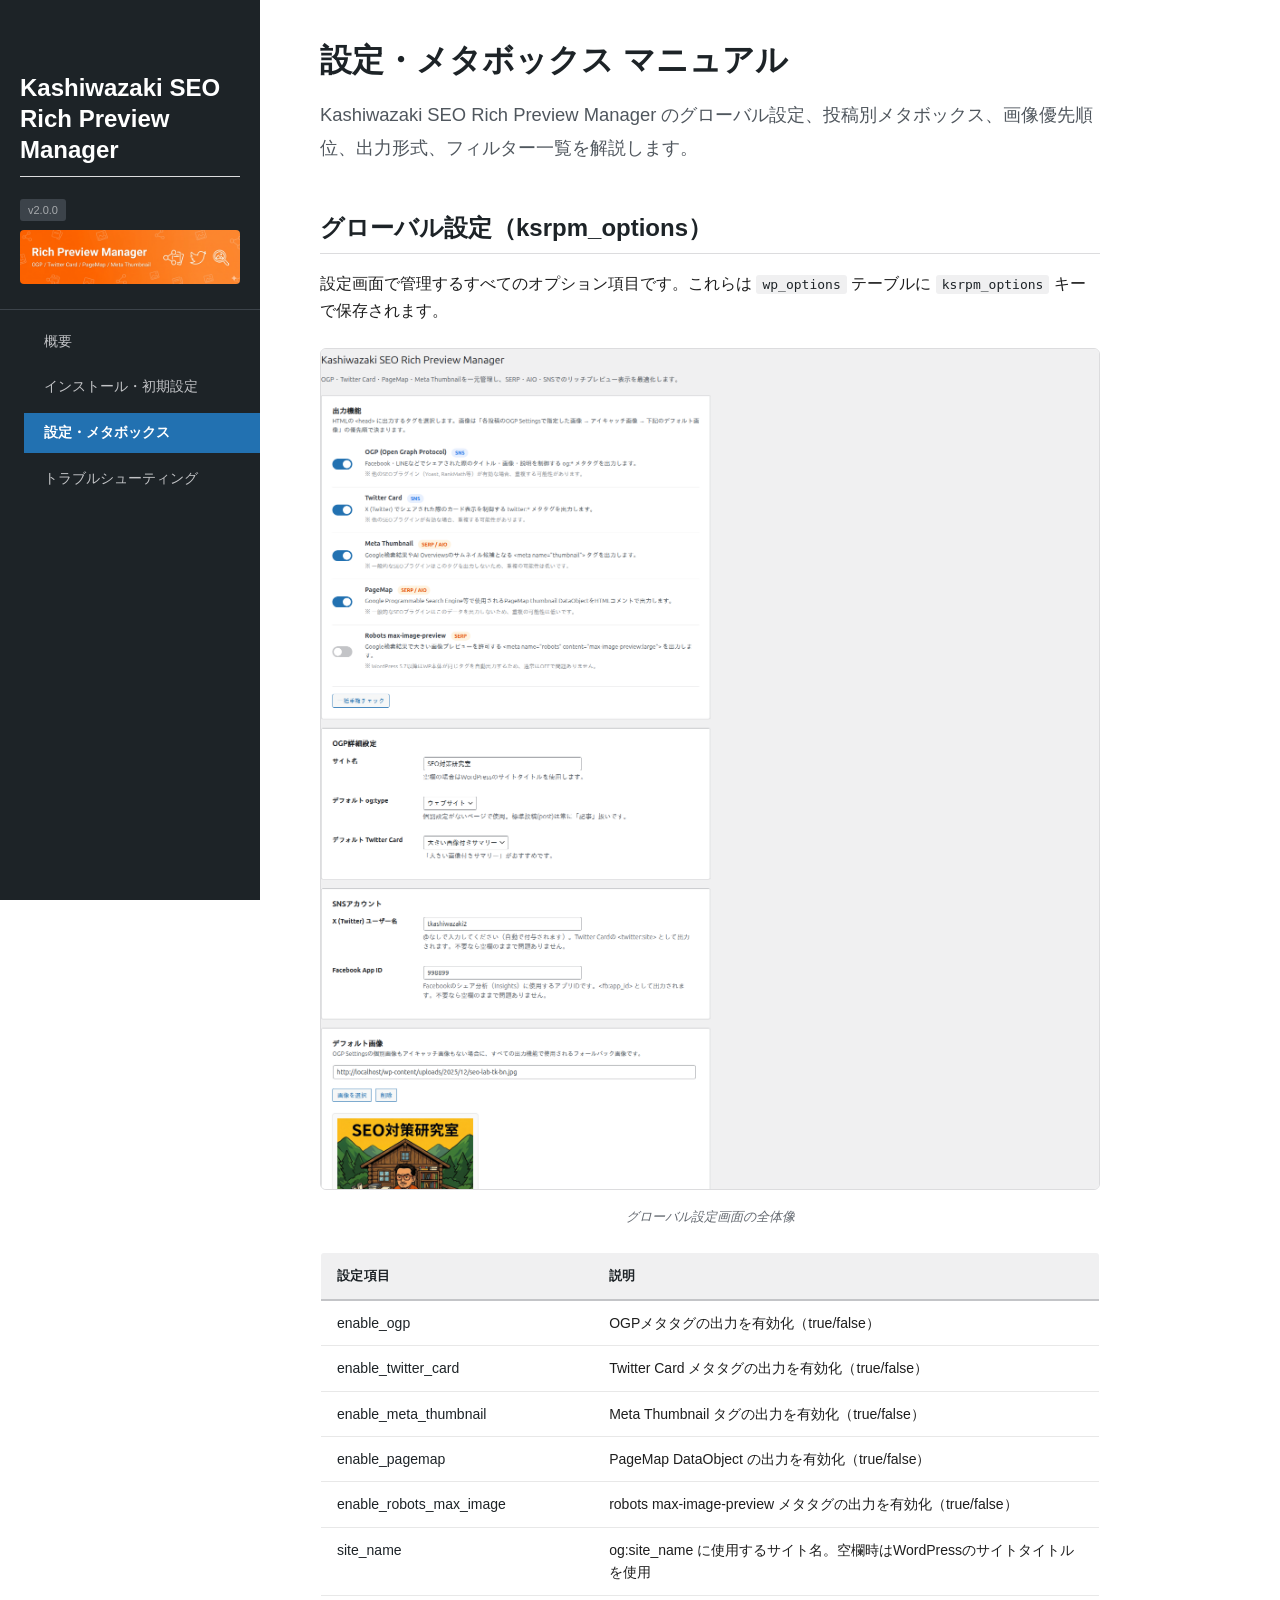
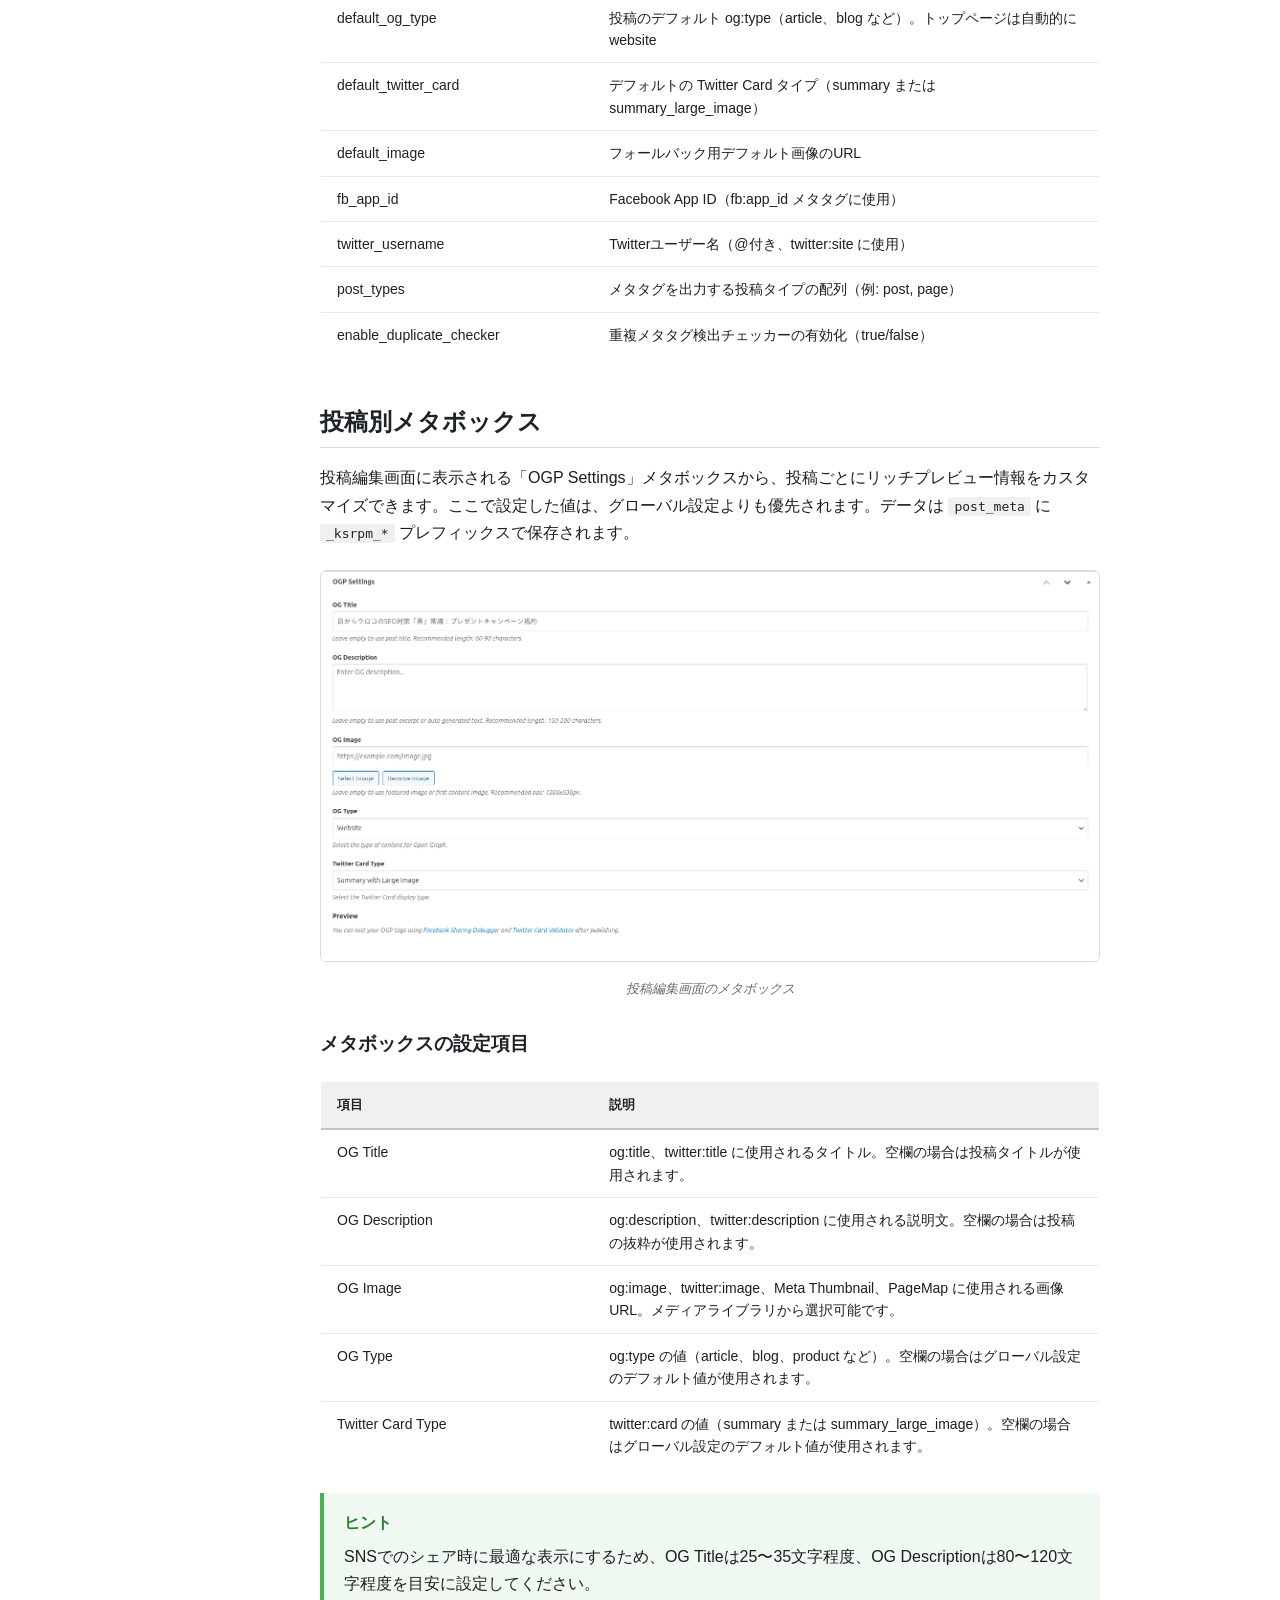
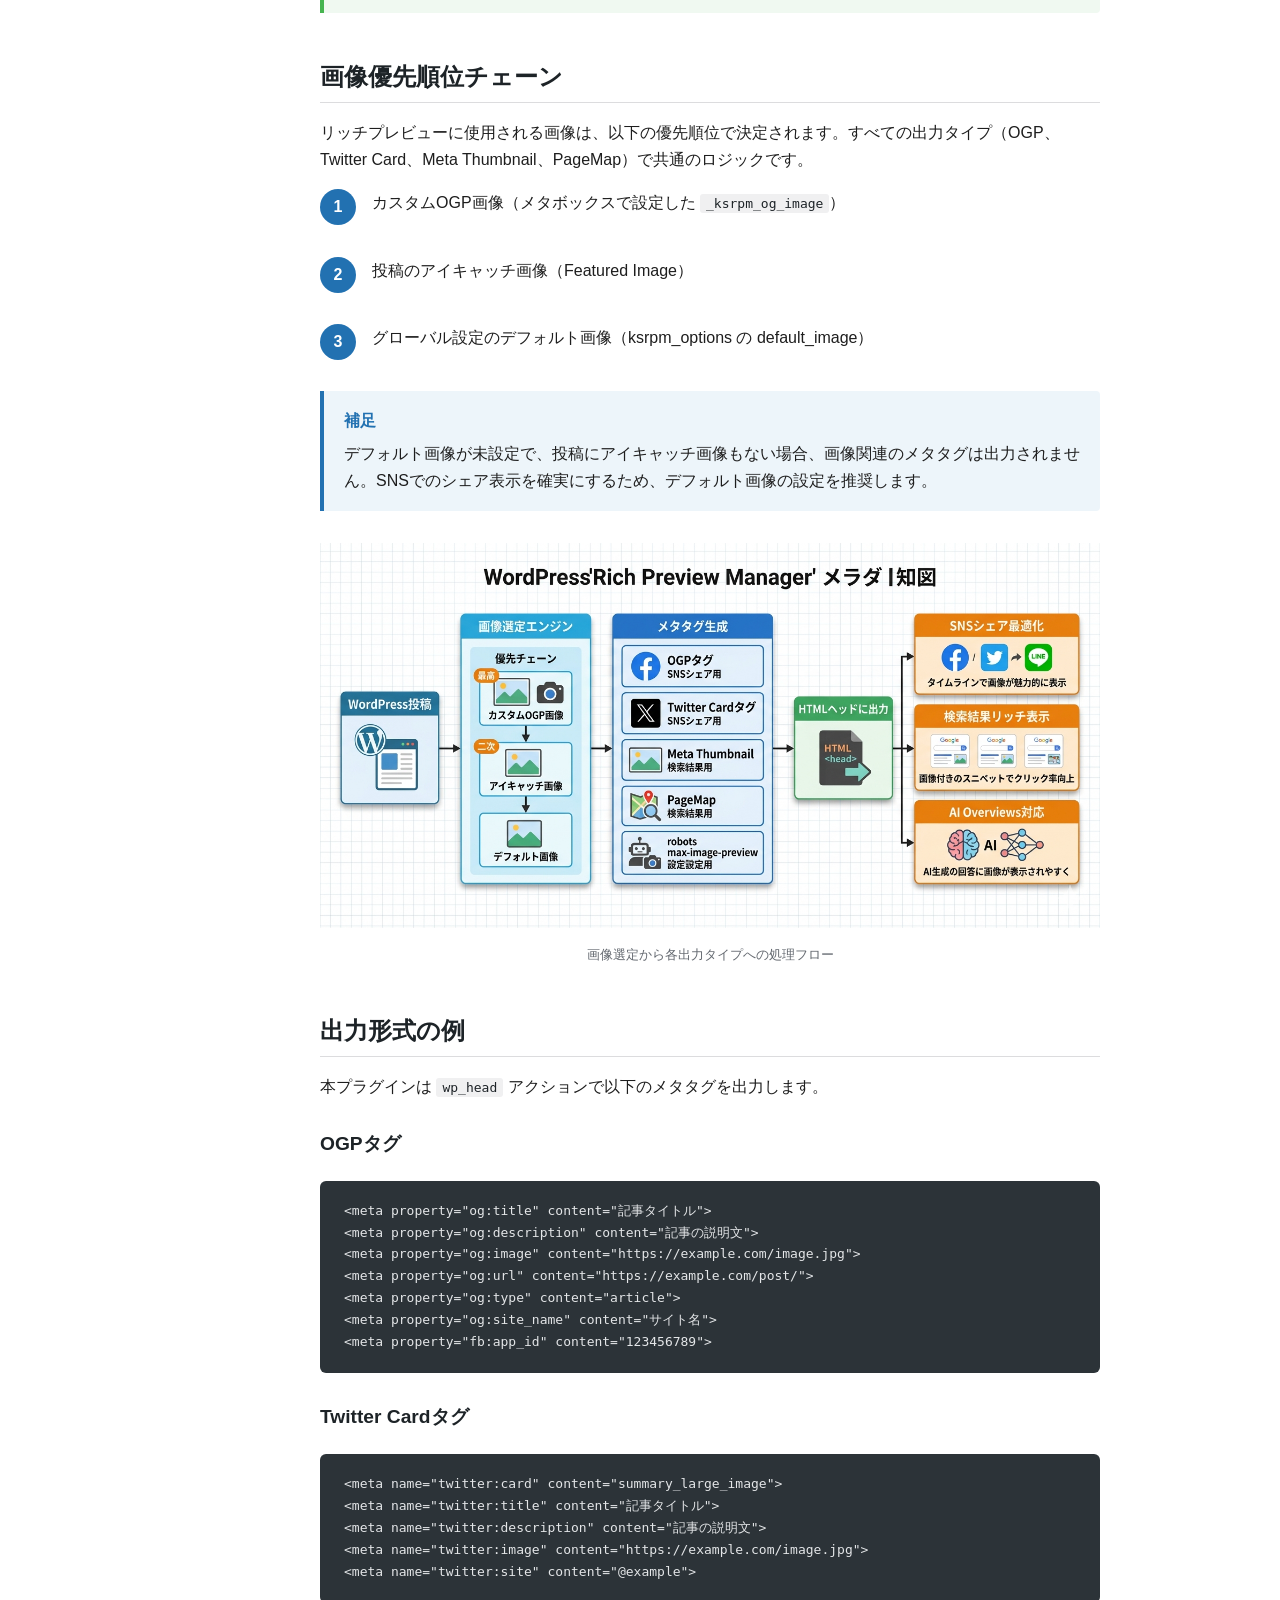
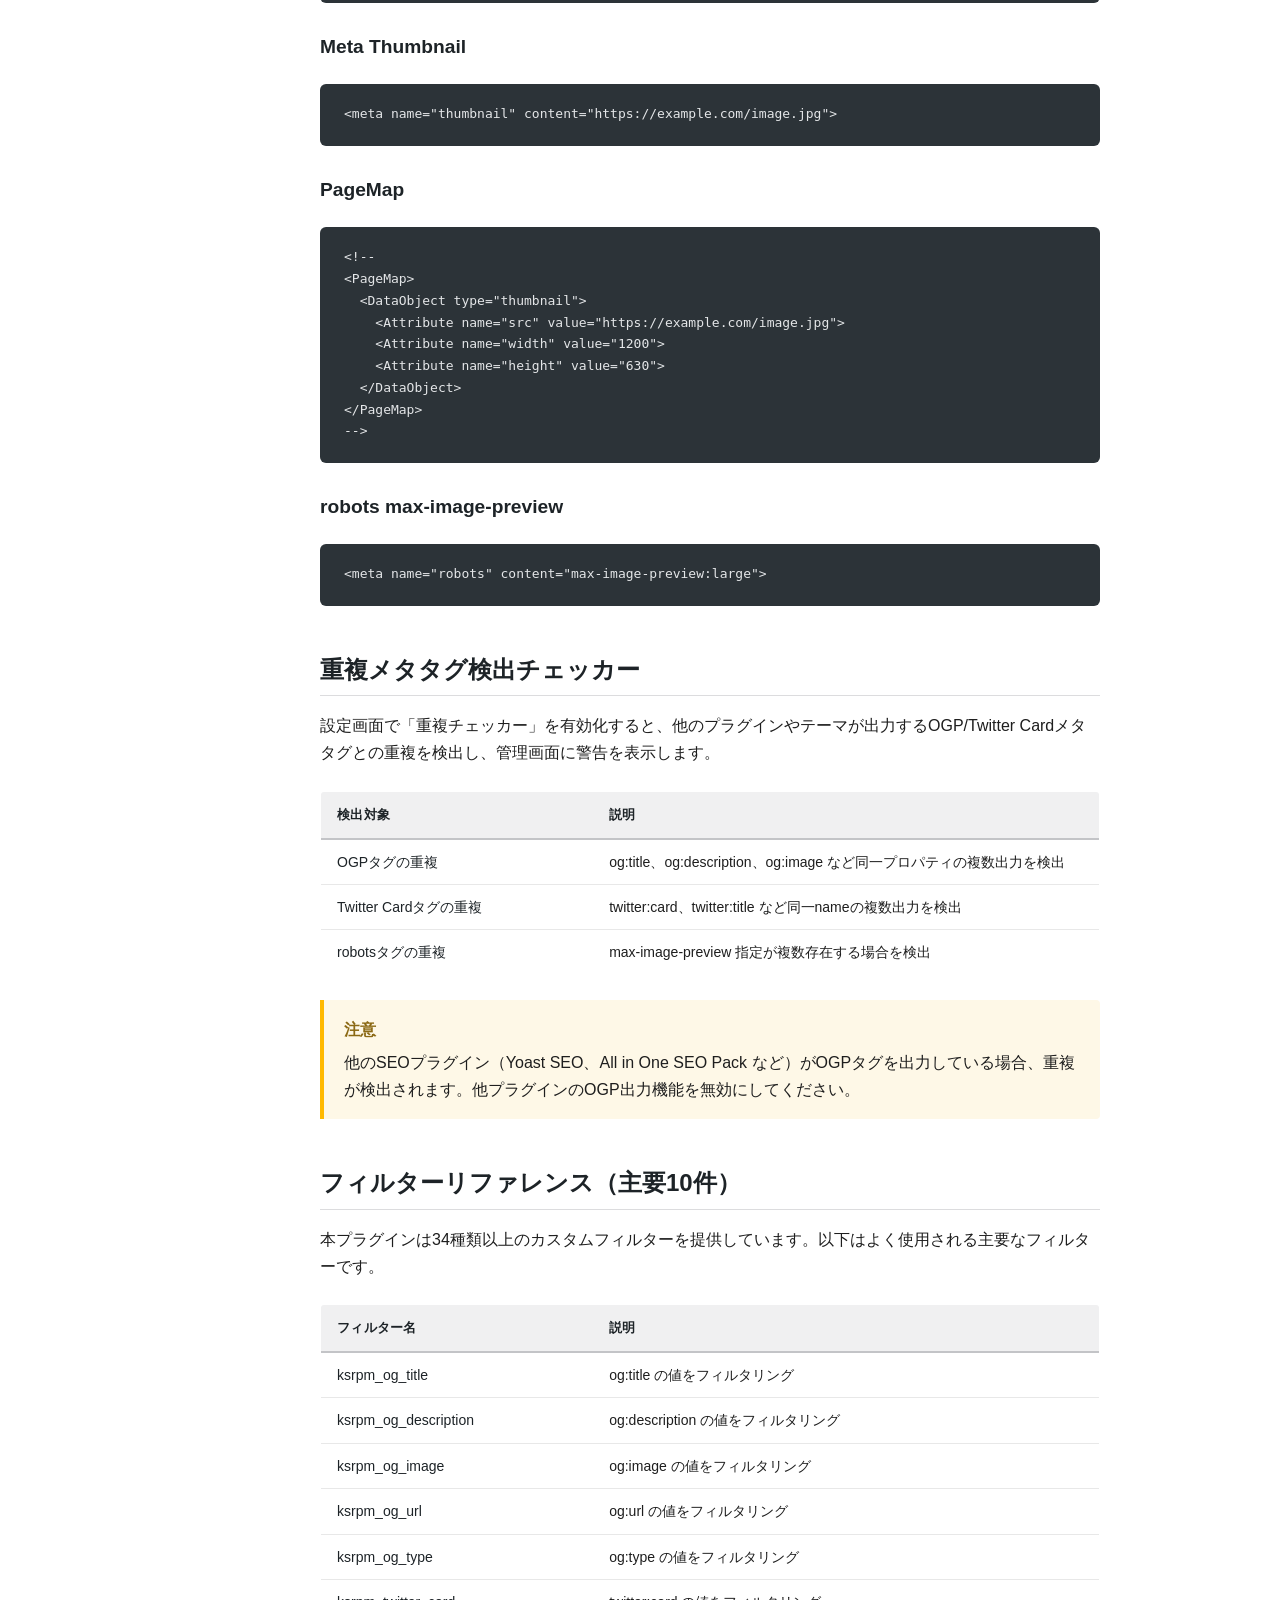
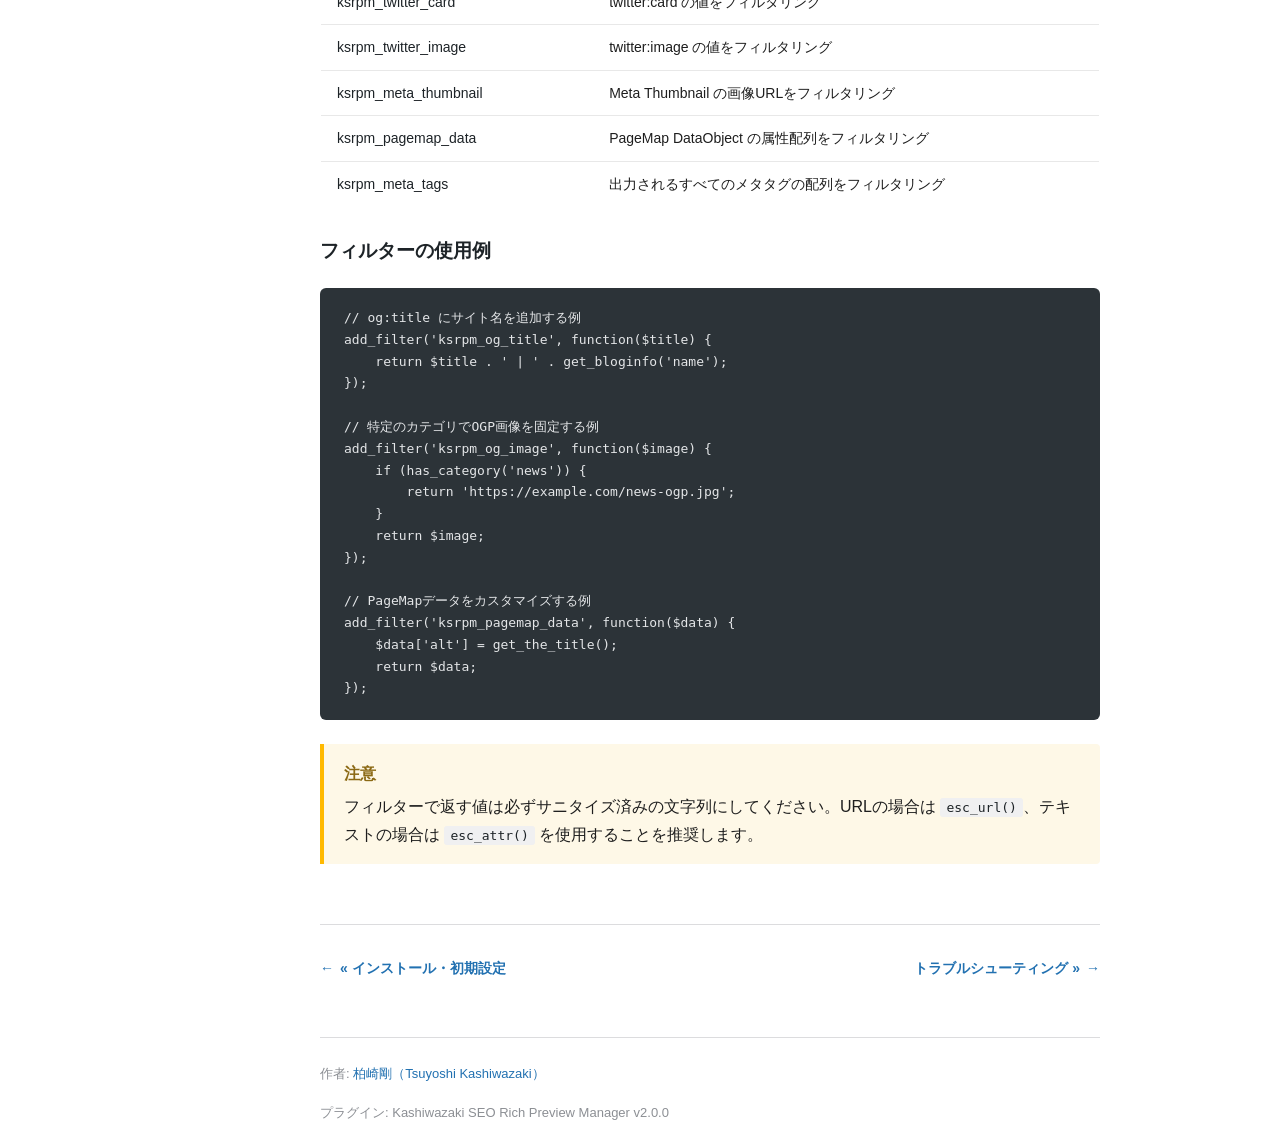
==== docs/settings-metabox.html @ 4e1d6f57 "Rename to Kashiwazaki SEO Rich Preview Manager v2.0.0 - Rename plugin from kashiwazaki-seo-ogp-manag" ====
<!DOCTYPE html>
<html lang="ja">
<head>
    <meta charset="UTF-8">
    <meta name="viewport" content="width=device-width, initial-scale=1.0">
    <title>設定・メタボックス - Kashiwazaki SEO Rich Preview Manager マニュアル</title>
    <link rel="stylesheet" href="css/style.css?v=1">
</head>
<body>
<button class="hamburger-btn" aria-label="メニュー">&#9776;</button>

<nav class="sidebar">
    <div class="sidebar-header">
        <h2 style="color:#fff;">Kashiwazaki SEO Rich Preview Manager</h2>
        <span class="version">v2.0.0</span>
        <img src="images/main-visual.png" alt="" style="width:100%;border-radius:4px;margin-top:8px;">
    </div>
    <ul>
        <li><a href="index.html">概要</a></li>
        <li><a href="setup.html">インストール・初期設定</a></li>
        <li class="active"><a href="settings-metabox.html">設定・メタボックス</a></li>
        <li><a href="troubleshooting.html">トラブルシューティング</a></li>
    </ul>
</nav>

<main class="content">
    <h1>設定・メタボックス マニュアル</h1>
    <p class="lead">Kashiwazaki SEO Rich Preview Manager のグローバル設定、投稿別メタボックス、画像優先順位、出力形式、フィルター一覧を解説します。</p>

    <h2>グローバル設定（ksrpm_options）</h2>

    <p>設定画面で管理するすべてのオプション項目です。これらは <code>wp_options</code> テーブルに <code>ksrpm_options</code> キーで保存されます。</p>

    <figure class="screenshot">
        <img src="images/screenshots/01-settings-page.png" alt="設定画面" class="lightbox-trigger">
        <figcaption>グローバル設定画面の全体像</figcaption>
    </figure>

    <table>
        <thead>
            <tr>
                <th style="width:35%;">設定項目</th>
                <th>説明</th>
            </tr>
        </thead>
        <tbody>
            <tr>
                <td>enable_ogp</td>
                <td>OGPメタタグの出力を有効化（true/false）</td>
            </tr>
            <tr>
                <td>enable_twitter_card</td>
                <td>Twitter Card メタタグの出力を有効化（true/false）</td>
            </tr>
            <tr>
                <td>enable_meta_thumbnail</td>
                <td>Meta Thumbnail タグの出力を有効化（true/false）</td>
            </tr>
            <tr>
                <td>enable_pagemap</td>
                <td>PageMap DataObject の出力を有効化（true/false）</td>
            </tr>
            <tr>
                <td>enable_robots_max_image</td>
                <td>robots max-image-preview メタタグの出力を有効化（true/false）</td>
            </tr>
            <tr>
                <td>site_name</td>
                <td>og:site_name に使用するサイト名。空欄時はWordPressのサイトタイトルを使用</td>
            </tr>
            <tr>
                <td>default_og_type</td>
                <td>投稿のデフォルト og:type（article、blog など）。トップページは自動的に website</td>
            </tr>
            <tr>
                <td>default_twitter_card</td>
                <td>デフォルトの Twitter Card タイプ（summary または summary_large_image）</td>
            </tr>
            <tr>
                <td>default_image</td>
                <td>フォールバック用デフォルト画像のURL</td>
            </tr>
            <tr>
                <td>fb_app_id</td>
                <td>Facebook App ID（fb:app_id メタタグに使用）</td>
            </tr>
            <tr>
                <td>twitter_username</td>
                <td>Twitterユーザー名（@付き、twitter:site に使用）</td>
            </tr>
            <tr>
                <td>post_types</td>
                <td>メタタグを出力する投稿タイプの配列（例: post, page）</td>
            </tr>
            <tr>
                <td>enable_duplicate_checker</td>
                <td>重複メタタグ検出チェッカーの有効化（true/false）</td>
            </tr>
        </tbody>
    </table>

    <h2>投稿別メタボックス</h2>

    <p>投稿編集画面に表示される「OGP Settings」メタボックスから、投稿ごとにリッチプレビュー情報をカスタマイズできます。ここで設定した値は、グローバル設定よりも優先されます。データは <code>post_meta</code> に <code>_ksrpm_*</code> プレフィックスで保存されます。</p>

    <figure class="screenshot">
        <img src="images/screenshots/02-metabox.png" alt="メタボックス" class="lightbox-trigger">
        <figcaption>投稿編集画面のメタボックス</figcaption>
    </figure>

    <h3>メタボックスの設定項目</h3>

    <table>
        <thead>
            <tr>
                <th style="width:35%;">項目</th>
                <th>説明</th>
            </tr>
        </thead>
        <tbody>
            <tr>
                <td>OG Title</td>
                <td>og:title、twitter:title に使用されるタイトル。空欄の場合は投稿タイトルが使用されます。</td>
            </tr>
            <tr>
                <td>OG Description</td>
                <td>og:description、twitter:description に使用される説明文。空欄の場合は投稿の抜粋が使用されます。</td>
            </tr>
            <tr>
                <td>OG Image</td>
                <td>og:image、twitter:image、Meta Thumbnail、PageMap に使用される画像URL。メディアライブラリから選択可能です。</td>
            </tr>
            <tr>
                <td>OG Type</td>
                <td>og:type の値（article、blog、product など）。空欄の場合はグローバル設定のデフォルト値が使用されます。</td>
            </tr>
            <tr>
                <td>Twitter Card Type</td>
                <td>twitter:card の値（summary または summary_large_image）。空欄の場合はグローバル設定のデフォルト値が使用されます。</td>
            </tr>
        </tbody>
    </table>

    <div class="callout callout-tip">
        <div class="callout-title">ヒント</div>
        <p>SNSでのシェア時に最適な表示にするため、OG Titleは25〜35文字程度、OG Descriptionは80〜120文字程度を目安に設定してください。</p>
    </div>

    <h2>画像優先順位チェーン</h2>

    <p>リッチプレビューに使用される画像は、以下の優先順位で決定されます。すべての出力タイプ（OGP、Twitter Card、Meta Thumbnail、PageMap）で共通のロジックです。</p>

    <div class="step">
        <span class="step-number">1</span>
        <div class="step-body">
            <p>カスタムOGP画像（メタボックスで設定した <code>_ksrpm_og_image</code>）</p>
        </div>
    </div>

    <div class="step">
        <span class="step-number">2</span>
        <div class="step-body">
            <p>投稿のアイキャッチ画像（Featured Image）</p>
        </div>
    </div>

    <div class="step">
        <span class="step-number">3</span>
        <div class="step-body">
            <p>グローバル設定のデフォルト画像（ksrpm_options の default_image）</p>
        </div>
    </div>

    <div class="callout callout-note">
        <div class="callout-title">補足</div>
        <p>デフォルト画像が未設定で、投稿にアイキャッチ画像もない場合、画像関連のメタタグは出力されません。SNSでのシェア表示を確実にするため、デフォルト画像の設定を推奨します。</p>
    </div>

    <figure class="infographic">
        <img src="images/infographics/overview-flow.png" alt="画像優先順位と出力フロー">
        <figcaption>画像選定から各出力タイプへの処理フロー</figcaption>
    </figure>

    <h2>出力形式の例</h2>

    <p>本プラグインは <code>wp_head</code> アクションで以下のメタタグを出力します。</p>

    <h3>OGPタグ</h3>

    <pre><code>&lt;meta property="og:title" content="記事タイトル"&gt;
&lt;meta property="og:description" content="記事の説明文"&gt;
&lt;meta property="og:image" content="https://example.com/image.jpg"&gt;
&lt;meta property="og:url" content="https://example.com/post/"&gt;
&lt;meta property="og:type" content="article"&gt;
&lt;meta property="og:site_name" content="サイト名"&gt;
&lt;meta property="fb:app_id" content="123456789"&gt;</code></pre>

    <h3>Twitter Cardタグ</h3>

    <pre><code>&lt;meta name="twitter:card" content="summary_large_image"&gt;
&lt;meta name="twitter:title" content="記事タイトル"&gt;
&lt;meta name="twitter:description" content="記事の説明文"&gt;
&lt;meta name="twitter:image" content="https://example.com/image.jpg"&gt;
&lt;meta name="twitter:site" content="@example"&gt;</code></pre>

    <h3>Meta Thumbnail</h3>

    <pre><code>&lt;meta name="thumbnail" content="https://example.com/image.jpg"&gt;</code></pre>

    <h3>PageMap</h3>

    <pre><code>&lt;!--
&lt;PageMap&gt;
  &lt;DataObject type="thumbnail"&gt;
    &lt;Attribute name="src" value="https://example.com/image.jpg"&gt;
    &lt;Attribute name="width" value="1200"&gt;
    &lt;Attribute name="height" value="630"&gt;
  &lt;/DataObject&gt;
&lt;/PageMap&gt;
--&gt;</code></pre>

    <h3>robots max-image-preview</h3>

    <pre><code>&lt;meta name="robots" content="max-image-preview:large"&gt;</code></pre>

    <h2>重複メタタグ検出チェッカー</h2>

    <p>設定画面で「重複チェッカー」を有効化すると、他のプラグインやテーマが出力するOGP/Twitter Cardメタタグとの重複を検出し、管理画面に警告を表示します。</p>

    <table>
        <thead>
            <tr>
                <th style="width:35%;">検出対象</th>
                <th>説明</th>
            </tr>
        </thead>
        <tbody>
            <tr>
                <td>OGPタグの重複</td>
                <td>og:title、og:description、og:image など同一プロパティの複数出力を検出</td>
            </tr>
            <tr>
                <td>Twitter Cardタグの重複</td>
                <td>twitter:card、twitter:title など同一nameの複数出力を検出</td>
            </tr>
            <tr>
                <td>robotsタグの重複</td>
                <td>max-image-preview 指定が複数存在する場合を検出</td>
            </tr>
        </tbody>
    </table>

    <div class="callout callout-warning">
        <div class="callout-title">注意</div>
        <p>他のSEOプラグイン（Yoast SEO、All in One SEO Pack など）がOGPタグを出力している場合、重複が検出されます。他プラグインのOGP出力機能を無効にしてください。</p>
    </div>

    <h2>フィルターリファレンス（主要10件）</h2>

    <p>本プラグインは34種類以上のカスタムフィルターを提供しています。以下はよく使用される主要なフィルターです。</p>

    <table>
        <thead>
            <tr>
                <th style="width:35%;">フィルター名</th>
                <th>説明</th>
            </tr>
        </thead>
        <tbody>
            <tr>
                <td>ksrpm_og_title</td>
                <td>og:title の値をフィルタリング</td>
            </tr>
            <tr>
                <td>ksrpm_og_description</td>
                <td>og:description の値をフィルタリング</td>
            </tr>
            <tr>
                <td>ksrpm_og_image</td>
                <td>og:image の値をフィルタリング</td>
            </tr>
            <tr>
                <td>ksrpm_og_url</td>
                <td>og:url の値をフィルタリング</td>
            </tr>
            <tr>
                <td>ksrpm_og_type</td>
                <td>og:type の値をフィルタリング</td>
            </tr>
            <tr>
                <td>ksrpm_twitter_card</td>
                <td>twitter:card の値をフィルタリング</td>
            </tr>
            <tr>
                <td>ksrpm_twitter_image</td>
                <td>twitter:image の値をフィルタリング</td>
            </tr>
            <tr>
                <td>ksrpm_meta_thumbnail</td>
                <td>Meta Thumbnail の画像URLをフィルタリング</td>
            </tr>
            <tr>
                <td>ksrpm_pagemap_data</td>
                <td>PageMap DataObject の属性配列をフィルタリング</td>
            </tr>
            <tr>
                <td>ksrpm_meta_tags</td>
                <td>出力されるすべてのメタタグの配列をフィルタリング</td>
            </tr>
        </tbody>
    </table>

    <h3>フィルターの使用例</h3>

    <pre><code>// og:title にサイト名を追加する例
add_filter('ksrpm_og_title', function($title) {
    return $title . ' | ' . get_bloginfo('name');
});

// 特定のカテゴリでOGP画像を固定する例
add_filter('ksrpm_og_image', function($image) {
    if (has_category('news')) {
        return 'https://example.com/news-ogp.jpg';
    }
    return $image;
});

// PageMapデータをカスタマイズする例
add_filter('ksrpm_pagemap_data', function($data) {
    $data['alt'] = get_the_title();
    return $data;
});</code></pre>

    <div class="callout callout-warning">
        <div class="callout-title">注意</div>
        <p>フィルターで返す値は必ずサニタイズ済みの文字列にしてください。URLの場合は <code>esc_url()</code>、テキストの場合は <code>esc_attr()</code> を使用することを推奨します。</p>
    </div>

    <nav class="page-nav">
        <a href="setup.html" class="prev">&laquo; インストール・初期設定</a>
        <a href="troubleshooting.html" class="next">トラブルシューティング &raquo;</a>
    </nav>

    <footer class="manual-footer">
        <p>作者: <a href="https://www.tsuyoshikashiwazaki.jp/profile/" target="_blank" rel="noopener">柏崎剛（Tsuyoshi Kashiwazaki）</a></p>
        <p>プラグイン: Kashiwazaki SEO Rich Preview Manager v2.0.0</p>
    </footer>
</main>

<div class="lightbox"></div>
<script src="js/manual.js?v=1"></script>
</body>
</html>
---- docs/css/style.css ----
/* ========================================
   WordPress Plugin Manual - Common Stylesheet
   ======================================== */

/* ========================================
   1. Base / Reset
   ======================================== */

*,
*::before,
*::after {
    margin: 0;
    padding: 0;
    box-sizing: border-box;
}

html {
    font-size: 16px;
    scroll-behavior: smooth;
}

body {
    font-family: -apple-system, BlinkMacSystemFont, "Segoe UI", Roboto, Oxygen,
        Ubuntu, Cantarell, "Fira Sans", "Droid Sans", "Helvetica Neue", Arial,
        sans-serif;
    color: #1e1e1e;
    background: #fff;
    line-height: 1.7;
}

img {
    max-width: 100%;
    height: auto;
}

a {
    color: #2271b1;
    text-decoration: none;
}

a:hover {
    color: #135e96;
    text-decoration: underline;
}

/* ========================================
   2. Sidebar
   ======================================== */

.sidebar {
    position: fixed;
    top: 0;
    left: 0;
    width: 260px;
    height: 100vh;
    background: #1d2327;
    color: #fff;
    overflow-y: auto;
    z-index: 100;
    padding-bottom: 40px;
}

.sidebar-header {
    padding: 24px 20px 16px;
    border-bottom: 1px solid #3c434a;
}

.sidebar-header h1 {
    font-size: 15px;
    font-weight: 600;
    line-height: 1.4;
    color: #fff;
}

.sidebar-header .version {
    display: inline-block;
    margin-top: 6px;
    font-size: 11px;
    color: #a7aaad;
    background: #3c434a;
    padding: 2px 8px;
    border-radius: 3px;
}

.sidebar ul {
    list-style: none;
    padding: 12px 0;
}

.sidebar ul li a {
    display: block;
    padding: 8px 20px;
    color: #c3c4c7;
    font-size: 14px;
    transition: background 0.15s, color 0.15s;
}

.sidebar ul li a:hover {
    background: #2c3338;
    color: #fff;
    text-decoration: none;
}

.sidebar ul li.active a {
    background: #2271b1;
    color: #fff;
    font-weight: 600;
}

.sidebar ul li.section-label {
    padding: 18px 20px 4px;
    font-size: 11px;
    font-weight: 700;
    text-transform: uppercase;
    letter-spacing: 0.06em;
    color: #8c8f94;
}

/* ========================================
   3. Main Content
   ======================================== */

.content {
    margin-left: 260px;
    max-width: 900px;
    padding: 40px 60px;
}

/* ========================================
   4. Typography
   ======================================== */

h1, h2, h3, h4, h5, h6 {
    color: #1d2327;
    font-weight: 600;
    line-height: 1.3;
}

h1 {
    font-size: 2rem;
    margin-bottom: 16px;
}

h2 {
    font-size: 1.5rem;
    margin-top: 48px;
    margin-bottom: 16px;
    padding-bottom: 10px;
    border-bottom: 1px solid #dcdcde;
}

h3 {
    font-size: 1.2rem;
    margin-top: 32px;
    margin-bottom: 12px;
}

h4 {
    font-size: 1.05rem;
    margin-top: 24px;
    margin-bottom: 8px;
}

p {
    margin-bottom: 16px;
}

.lead {
    font-size: 1.15rem;
    color: #50575e;
    line-height: 1.8;
    margin-bottom: 24px;
}

/* ========================================
   5. Steps
   ======================================== */

.step {
    display: flex;
    gap: 16px;
    margin-bottom: 24px;
    align-items: flex-start;
}

.step-number {
    flex-shrink: 0;
    width: 36px;
    height: 36px;
    background: #2271b1;
    color: #fff;
    border-radius: 50%;
    display: flex;
    align-items: center;
    justify-content: center;
    font-size: 16px;
    font-weight: 700;
    line-height: 1;
}

.step-content {
    flex: 1;
    padding-top: 4px;
}

.step-content p:last-child {
    margin-bottom: 0;
}

/* ========================================
   6. Callout Boxes
   ======================================== */

.callout {
    padding: 16px 20px;
    margin: 24px 0;
    border-left: 4px solid;
    border-radius: 0 4px 4px 0;
}

.callout-title {
    font-weight: 700;
    margin-bottom: 6px;
}

.callout p:last-child {
    margin-bottom: 0;
}

.callout-tip {
    border-left-color: #46b450;
    background: #f0f9f1;
}

.callout-tip .callout-title {
    color: #2e7d32;
}

.callout-warning {
    border-left-color: #ffb900;
    background: #fef8e7;
}

.callout-warning .callout-title {
    color: #8b6914;
}

.callout-note {
    border-left-color: #2271b1;
    background: #edf5fa;
}

.callout-note .callout-title {
    color: #2271b1;
}

/* ========================================
   7. Screenshots
   ======================================== */

.screenshot {
    margin: 24px 0;
    text-align: center;
}

.screenshot img {
    max-width: 100%;
    border: 1px solid #dcdcde;
    border-radius: 6px;
    cursor: zoom-in;
}

.screenshot figcaption,
.screenshot .caption {
    font-size: 13px;
    color: #646970;
    margin-top: 8px;
    font-style: italic;
}

/* ========================================
   8. Infographic Images
   ======================================== */

.infographic {
    margin: 32px 0;
    text-align: center;
}

.infographic img {
    max-width: 100%;
    display: inline-block;
}

.infographic figcaption,
.infographic .caption {
    font-size: 13px;
    color: #646970;
    margin-top: 8px;
}

/* ========================================
   9. Feature Cards
   ======================================== */

.feature-cards {
    display: grid;
    grid-template-columns: repeat(3, 1fr);
    gap: 20px;
    margin: 24px 0;
}

.feature-card {
    background: #f6f7f7;
    border-radius: 6px;
    padding: 24px 20px;
    text-align: center;
}

.feature-card h4 {
    margin-top: 0;
    margin-bottom: 8px;
}

.feature-card p {
    font-size: 14px;
    color: #50575e;
    margin-bottom: 0;
}

.feature-card .icon {
    font-size: 28px;
    margin-bottom: 12px;
    display: block;
}

/* ========================================
   10. Tables (widefat style)
   ======================================== */

table,
table.widefat {
    width: 100%;
    border-collapse: collapse;
    margin: 24px 0;
    font-size: 14px;
    border: 1px solid #dcdcde;
    border-radius: 4px;
    overflow: hidden;
}

table thead th,
table.widefat thead th {
    background: #f0f0f1;
    text-align: left;
    padding: 12px 16px;
    font-weight: 600;
    font-size: 13px;
    color: #1d2327;
    border-bottom: 2px solid #c3c4c7;
    letter-spacing: 0.02em;
}

table tbody td,
table.widefat tbody td {
    padding: 11px 16px;
    border-bottom: 1px solid #e8e8e8;
    vertical-align: top;
    line-height: 1.6;
}

table tbody tr:hover,
table.widefat tbody tr:hover {
    background: #f6f7f7;
}

table tbody tr:last-child td,
table.widefat tbody tr:last-child td {
    border-bottom: none;
}

table tbody td:first-child {
    font-weight: 500;
    color: #1d2327;
}

/* ========================================
   11. HTTP Status Color Coding
   ======================================== */

.http-2xx {
    color: #00a32a;
    font-weight: 600;
}

.http-3xx {
    color: #2271b1;
    font-weight: 600;
}

.http-4xx {
    color: #dba617;
    font-weight: 600;
}

.http-5xx {
    color: #d63638;
    font-weight: 600;
}

/* ========================================
   12. Status Badges
   ======================================== */

.status-badge {
    display: inline-block;
    padding: 2px 10px;
    border-radius: 12px;
    font-size: 12px;
    font-weight: 600;
    line-height: 1.6;
    white-space: nowrap;
}

.status-ok {
    background: #edfaef;
    color: #00a32a;
}

.status-warning {
    background: #fef8e7;
    color: #996800;
}

.status-error {
    background: #fcf0f1;
    color: #d63638;
}

/* ========================================
   13. Lightbox Overlay
   ======================================== */

.lightbox {
    display: none;
    position: fixed;
    inset: 0;
    z-index: 9999;
    background: rgba(0, 0, 0, 0.85);
    align-items: center;
    justify-content: center;
    cursor: zoom-out;
}

.lightbox.active {
    display: flex;
}

.lightbox img {
    max-width: 90vw;
    max-height: 90vh;
    border-radius: 4px;
    box-shadow: 0 4px 30px rgba(0, 0, 0, 0.4);
}

.lightbox-close {
    position: absolute;
    top: 20px;
    right: 28px;
    background: none;
    border: none;
    color: #fff;
    font-size: 36px;
    cursor: pointer;
    line-height: 1;
    opacity: 0.8;
    transition: opacity 0.15s;
}

.lightbox-close:hover {
    opacity: 1;
}

/* ========================================
   14. Page Navigation
   ======================================== */

.page-nav {
    display: flex;
    justify-content: space-between;
    margin-top: 60px;
    padding-top: 24px;
    border-top: 1px solid #dcdcde;
}

.page-nav a {
    display: inline-flex;
    align-items: center;
    gap: 6px;
    font-size: 14px;
    font-weight: 600;
    color: #2271b1;
    padding: 8px 0;
}

.page-nav a:hover {
    color: #135e96;
    text-decoration: none;
}

.page-nav .prev::before {
    content: "\2190";
}

.page-nav .next::after {
    content: "\2192";
}

/* ========================================
   15. Manual Footer
   ======================================== */

.manual-footer {
    margin-top: 48px;
    padding: 24px 0 0;
    border-top: 1px solid #dcdcde;
    font-size: 13px;
    color: #8c8f94;
    line-height: 1.8;
}

.manual-footer a {
    color: #2271b1;
}

.manual-footer a:hover {
    color: #135e96;
}

/* ========================================
   16. Code Blocks
   ======================================== */

code {
    background: #f0f0f1;
    padding: 2px 6px;
    border-radius: 3px;
    font-size: 13px;
    font-family: Menlo, Consolas, "DejaVu Sans Mono", monospace;
    color: #1d2327;
}

pre {
    background: #2c3338;
    color: #e4e6e8;
    padding: 20px 24px;
    border-radius: 6px;
    overflow-x: auto;
    margin: 24px 0;
    font-size: 13px;
    line-height: 1.6;
}

pre code {
    background: none;
    padding: 0;
    border-radius: 0;
    color: inherit;
    font-size: inherit;
}

/* ========================================
   17. Lists
   ======================================== */

ul, ol {
    margin: 0 0 16px 24px;
}

li {
    margin-bottom: 6px;
}

/* ========================================
   18. Hamburger Menu Button
   ======================================== */

.hamburger-btn {
    display: none;
    position: fixed;
    top: 12px;
    left: 12px;
    z-index: 200;
    background: #1d2327;
    border: none;
    color: #fff;
    width: 40px;
    height: 40px;
    border-radius: 4px;
    cursor: pointer;
    font-size: 22px;
    align-items: center;
    justify-content: center;
    line-height: 1;
}

/* ========================================
   19. Responsive (max-width: 768px)
   ======================================== */

@media (max-width: 768px) {
    .sidebar {
        transform: translateX(-100%);
        transition: transform 0.25s ease;
    }

    .sidebar.open {
        transform: translateX(0);
    }

    .content {
        margin-left: 0;
        padding: 60px 20px 40px;
    }

    .hamburger-btn {
        display: flex;
    }

    .feature-cards {
        grid-template-columns: 1fr;
    }

    .page-nav {
        flex-direction: column;
        gap: 12px;
    }

    table.widefat {
        font-size: 13px;
    }

    table.widefat thead th,
    table.widefat tbody td {
        padding: 8px 10px;
    }

    h1 {
        font-size: 1.6rem;
    }

    h2 {
        font-size: 1.3rem;
    }
}
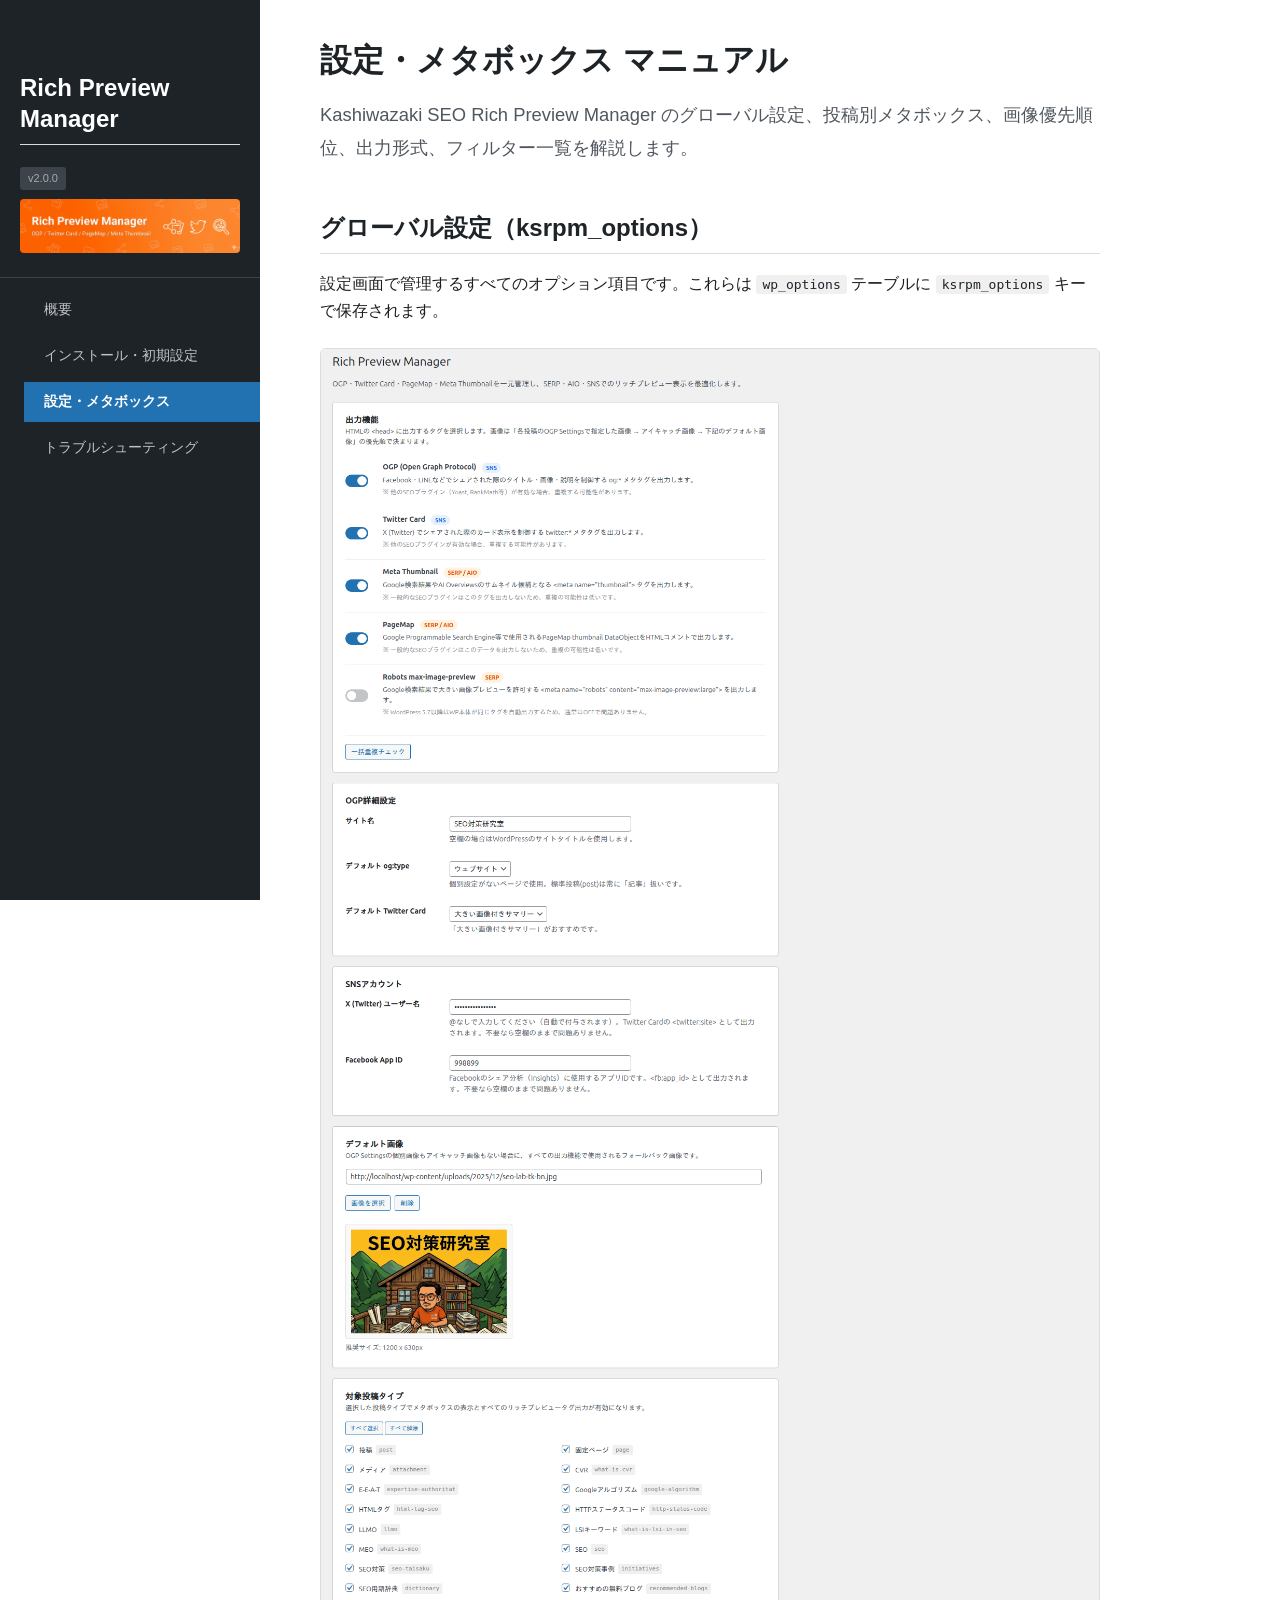
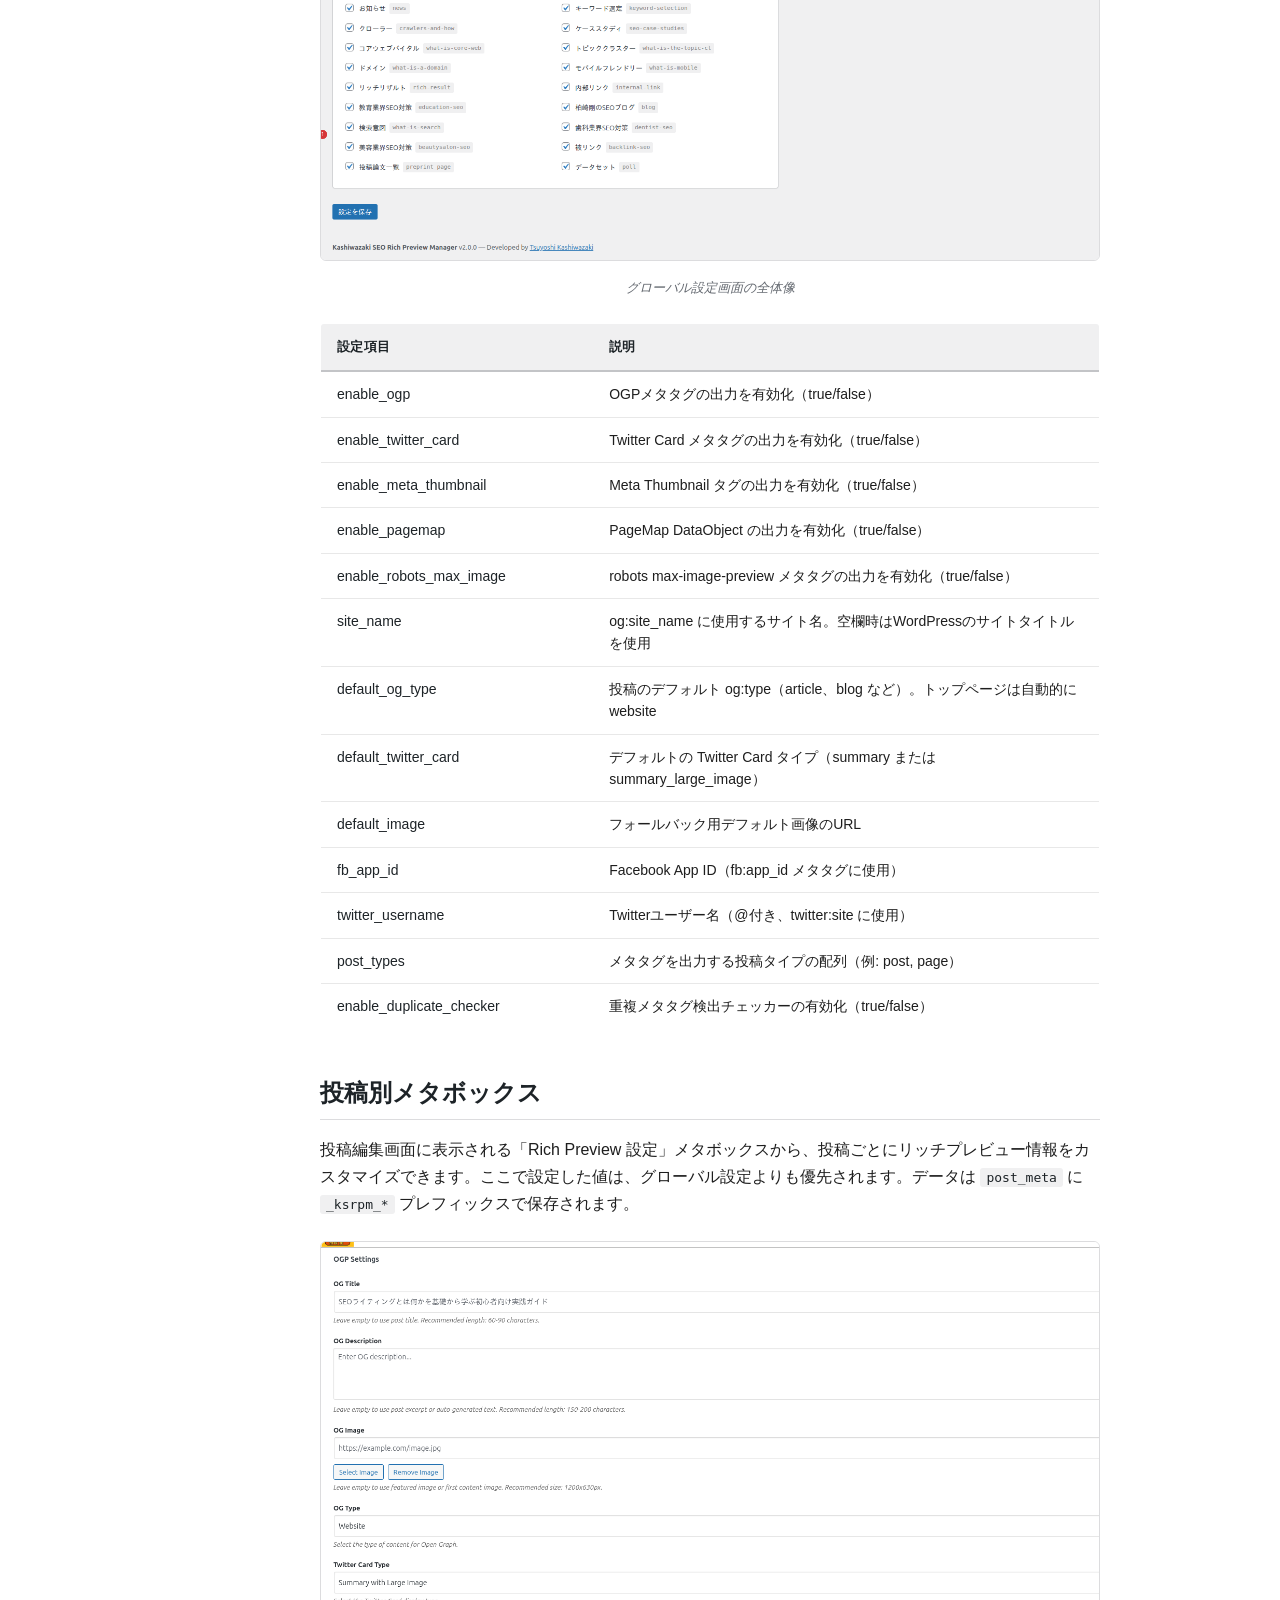
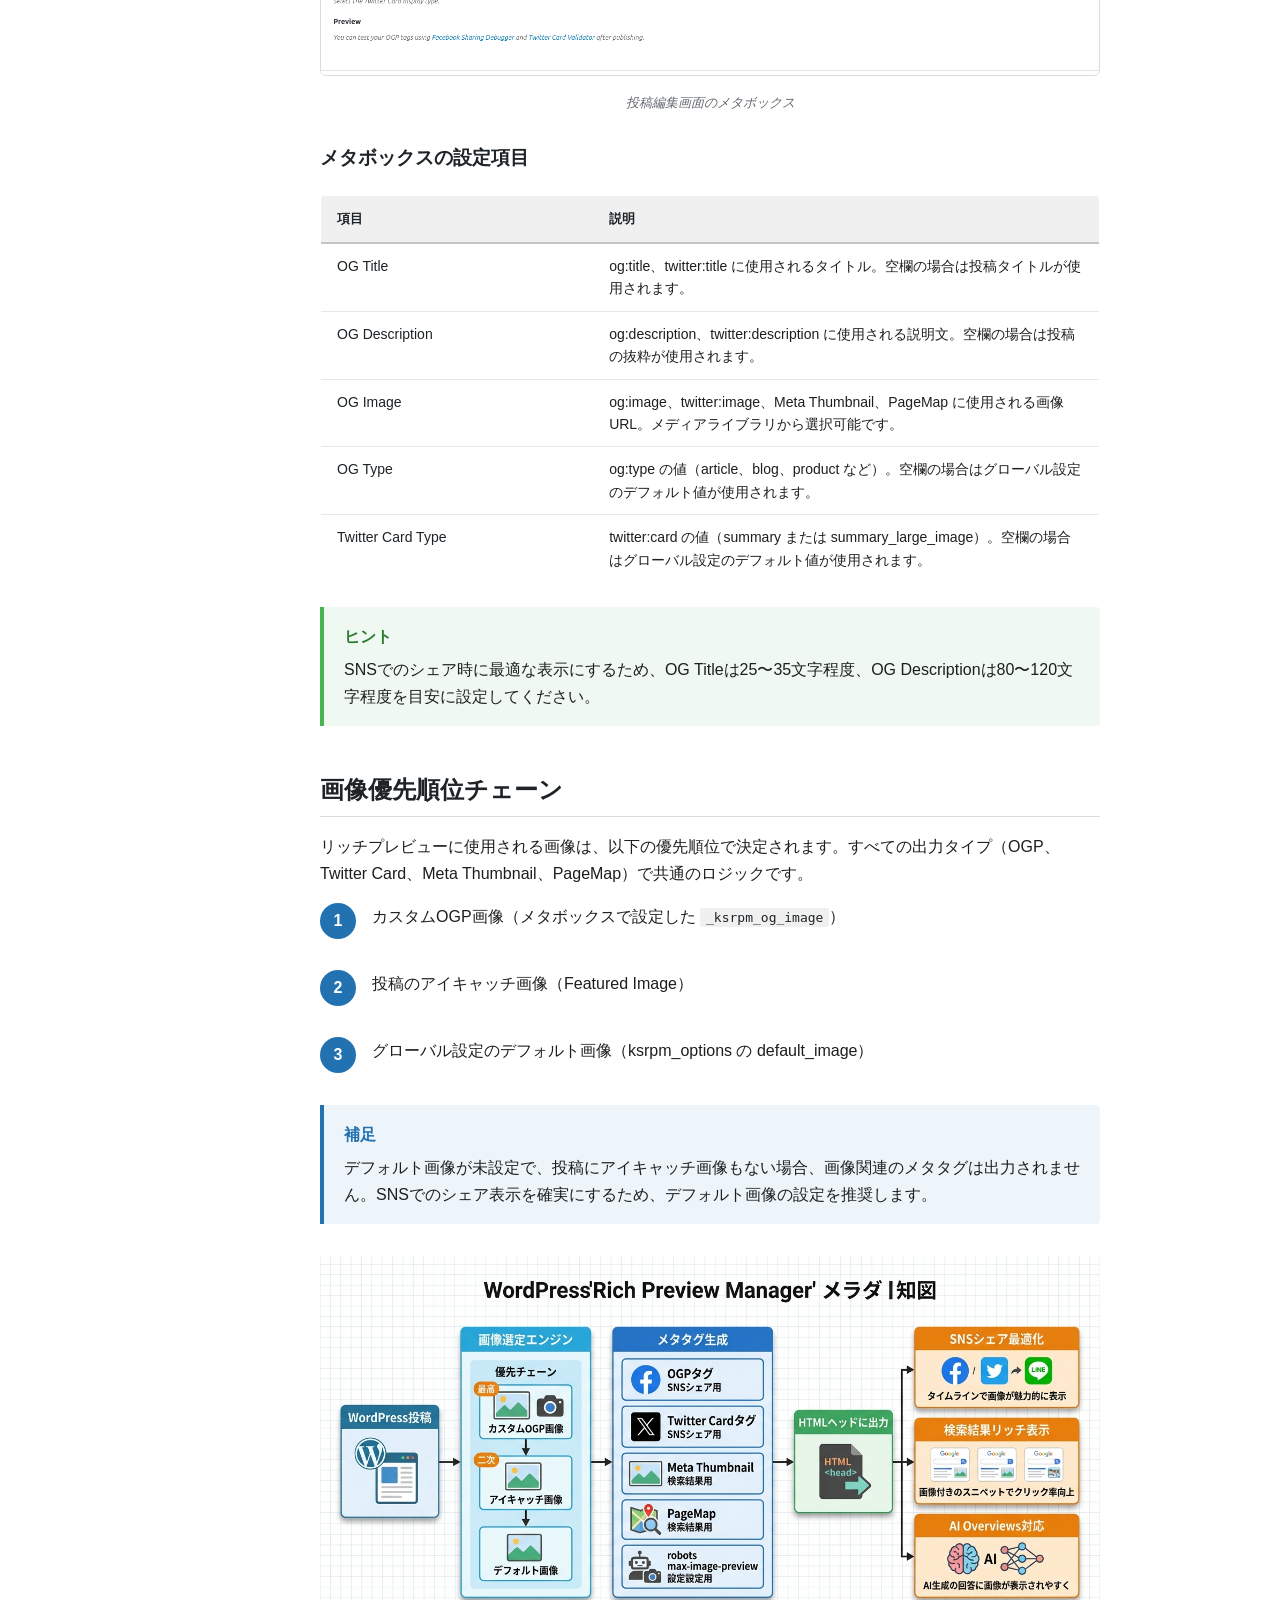
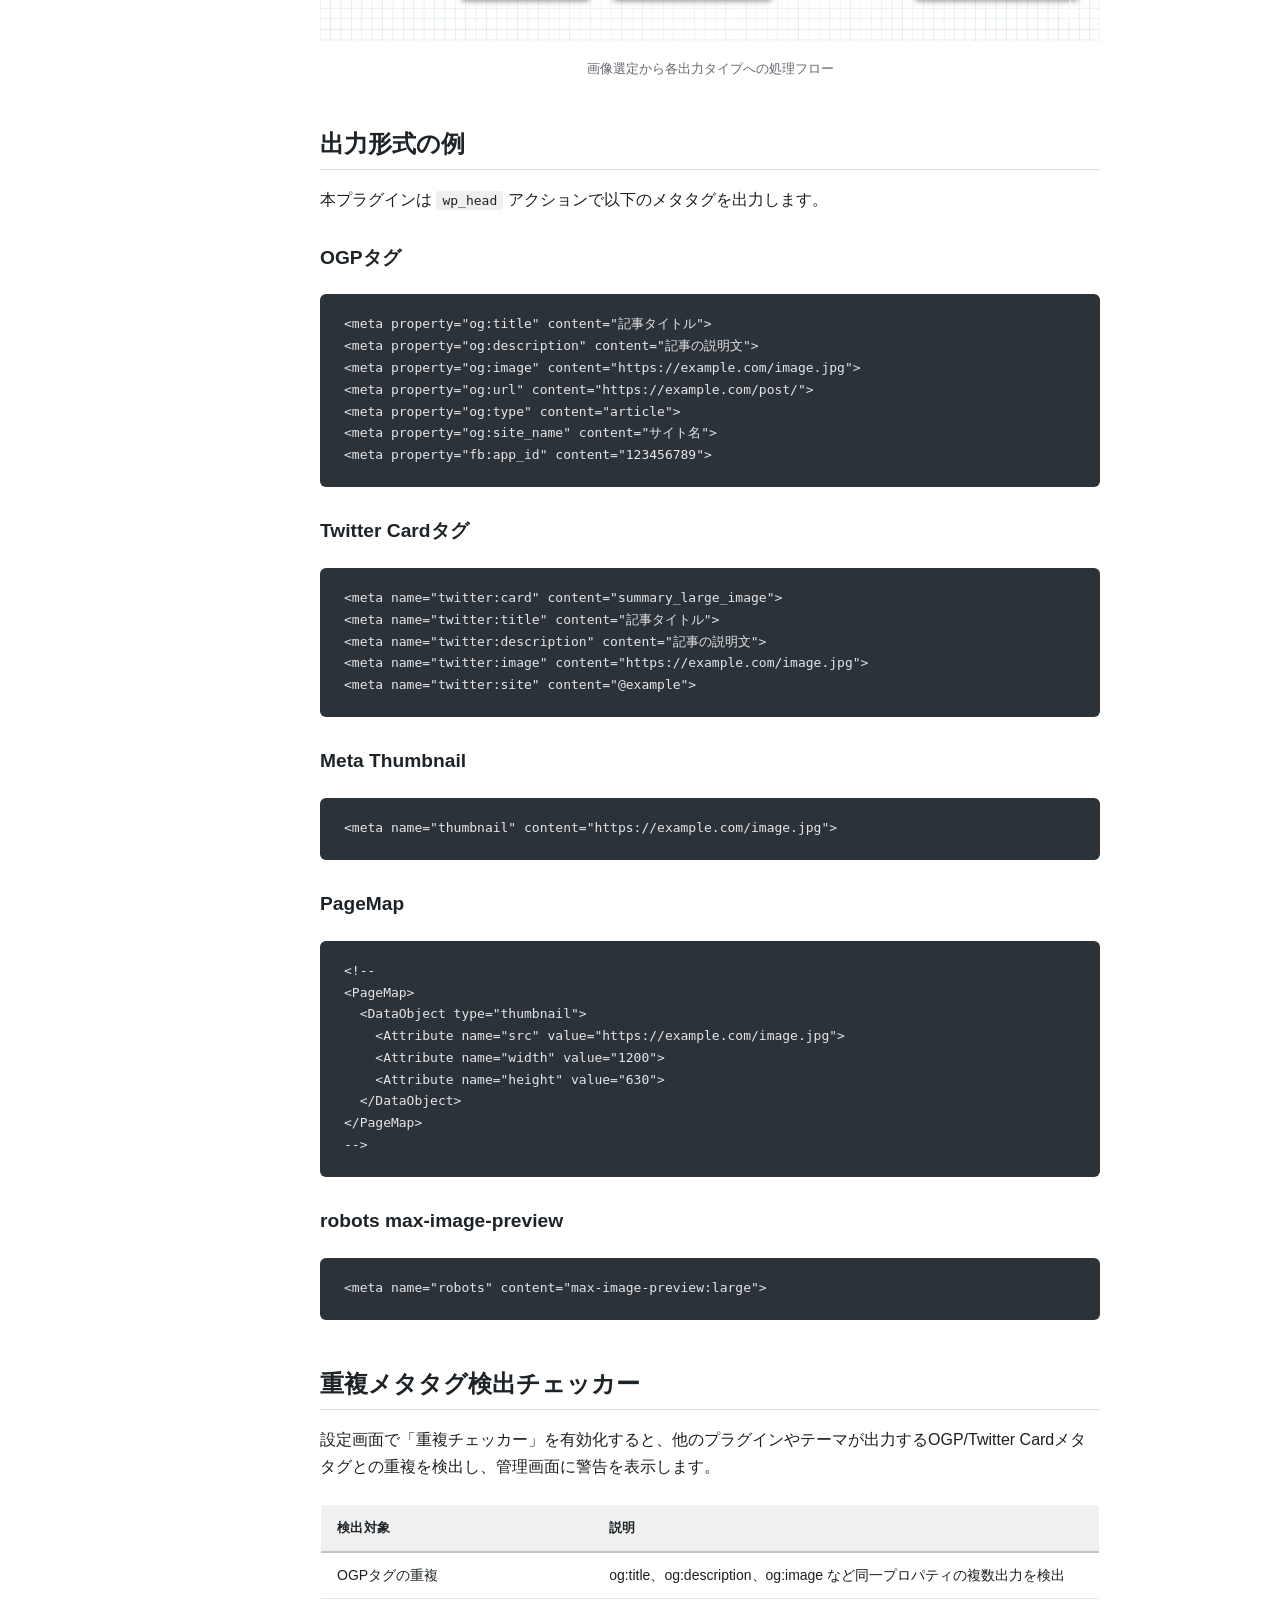
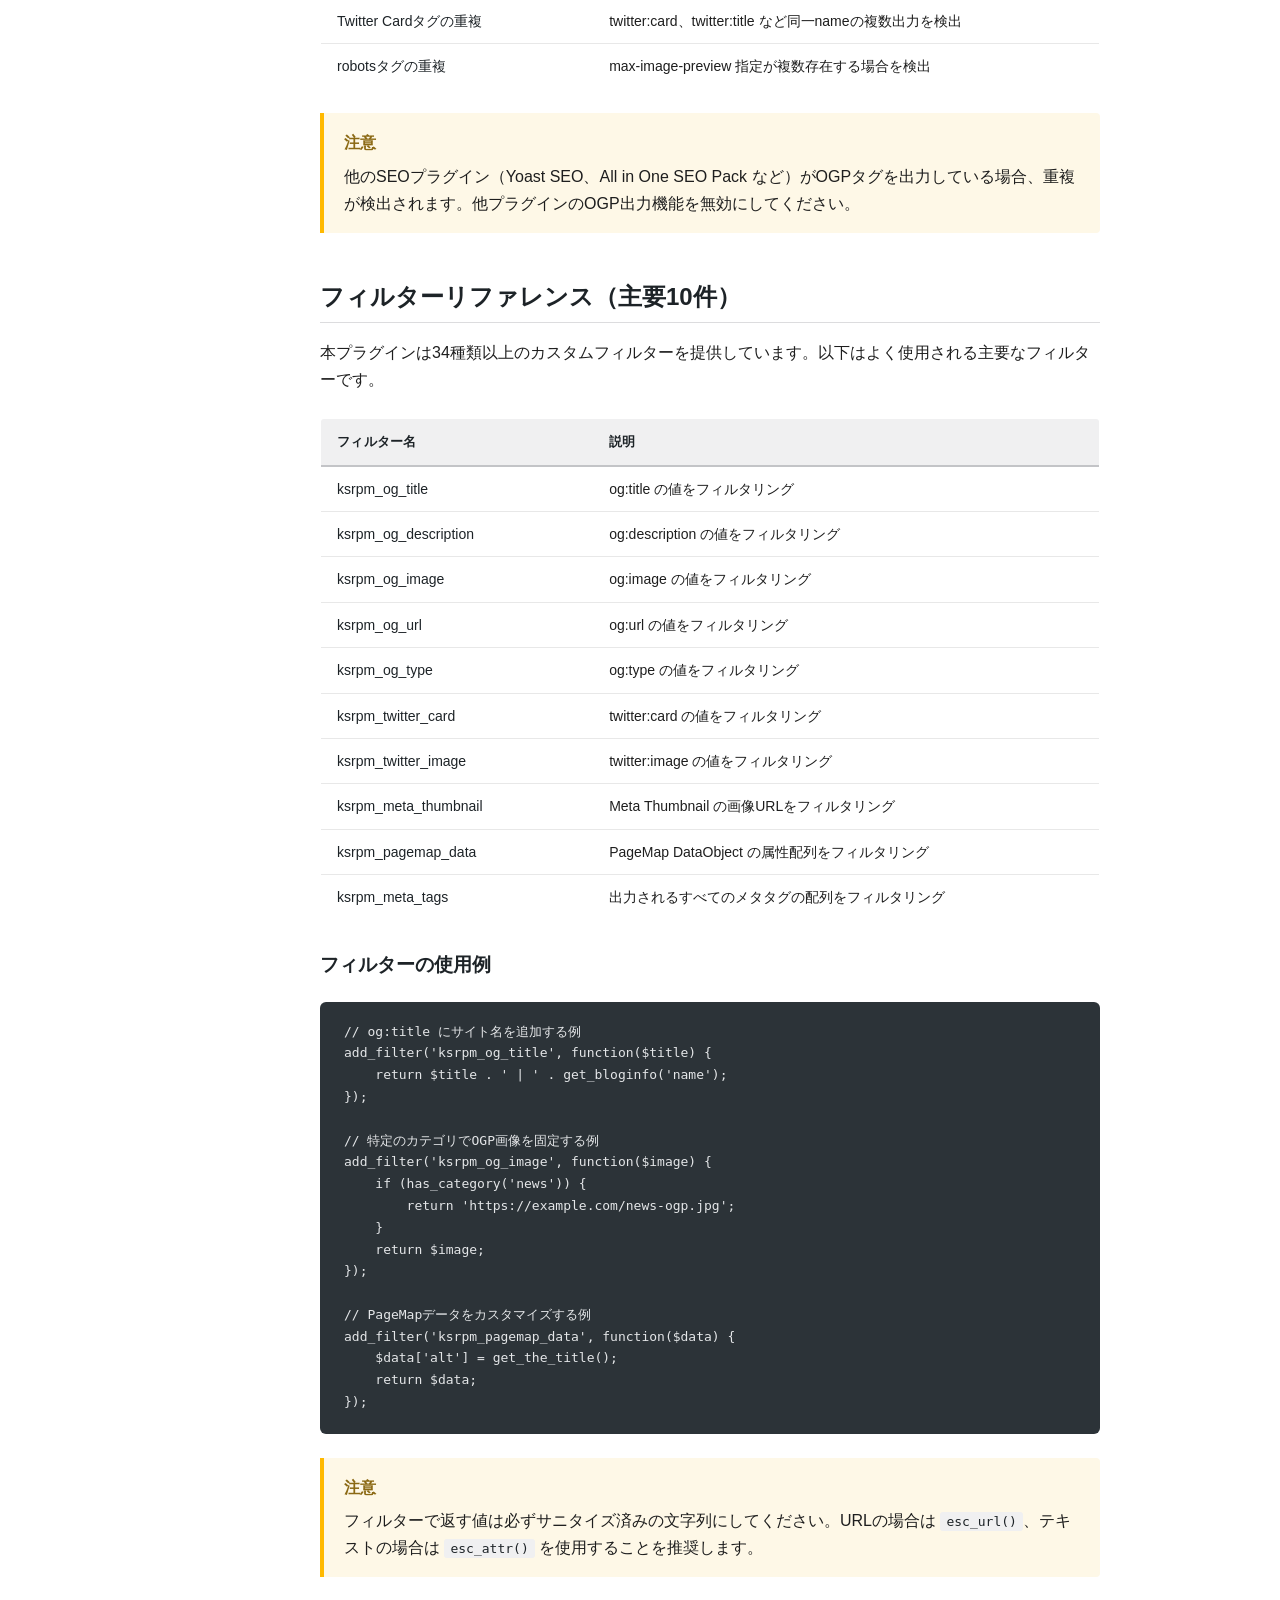
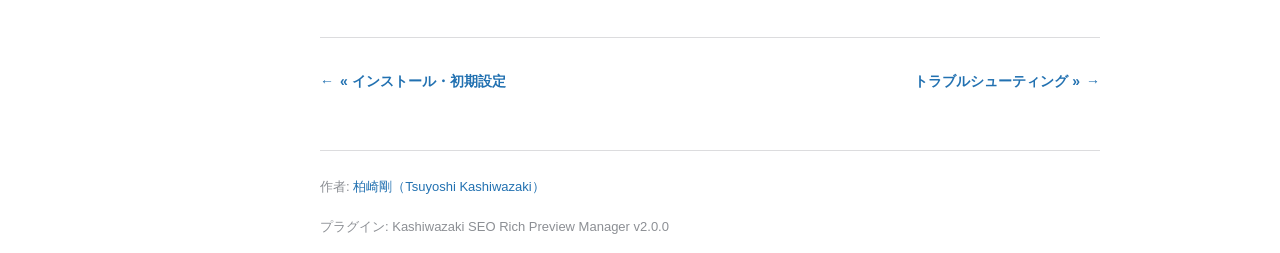
==== commit d33ab72a: "Rename to Kashiwazaki SEO Rich Preview Manager v2.0.0 - Rename plugin from kashiwazaki-seo-ogp-manag" ====
--- a/docs/settings-metabox.html
+++ b/docs/settings-metabox.html
@@ -11,7 +11,7 @@
 
 <nav class="sidebar">
     <div class="sidebar-header">
-        <h2 style="color:#fff;">Kashiwazaki SEO Rich Preview Manager</h2>
+        <h2 style="color:#fff;">Rich Preview Manager</h2>
         <span class="version">v2.0.0</span>
         <img src="images/main-visual.png" alt="" style="width:100%;border-radius:4px;margin-top:8px;">
     </div>
@@ -101,7 +101,7 @@
 
     <h2>投稿別メタボックス</h2>
 
-    <p>投稿編集画面に表示される「OGP Settings」メタボックスから、投稿ごとにリッチプレビュー情報をカスタマイズできます。ここで設定した値は、グローバル設定よりも優先されます。データは <code>post_meta</code> に <code>_ksrpm_*</code> プレフィックスで保存されます。</p>
+    <p>投稿編集画面に表示される「Rich Preview 設定」メタボックスから、投稿ごとにリッチプレビュー情報をカスタマイズできます。ここで設定した値は、グローバル設定よりも優先されます。データは <code>post_meta</code> に <code>_ksrpm_*</code> プレフィックスで保存されます。</p>
 
     <figure class="screenshot">
         <img src="images/screenshots/02-metabox.png" alt="メタボックス" class="lightbox-trigger">
